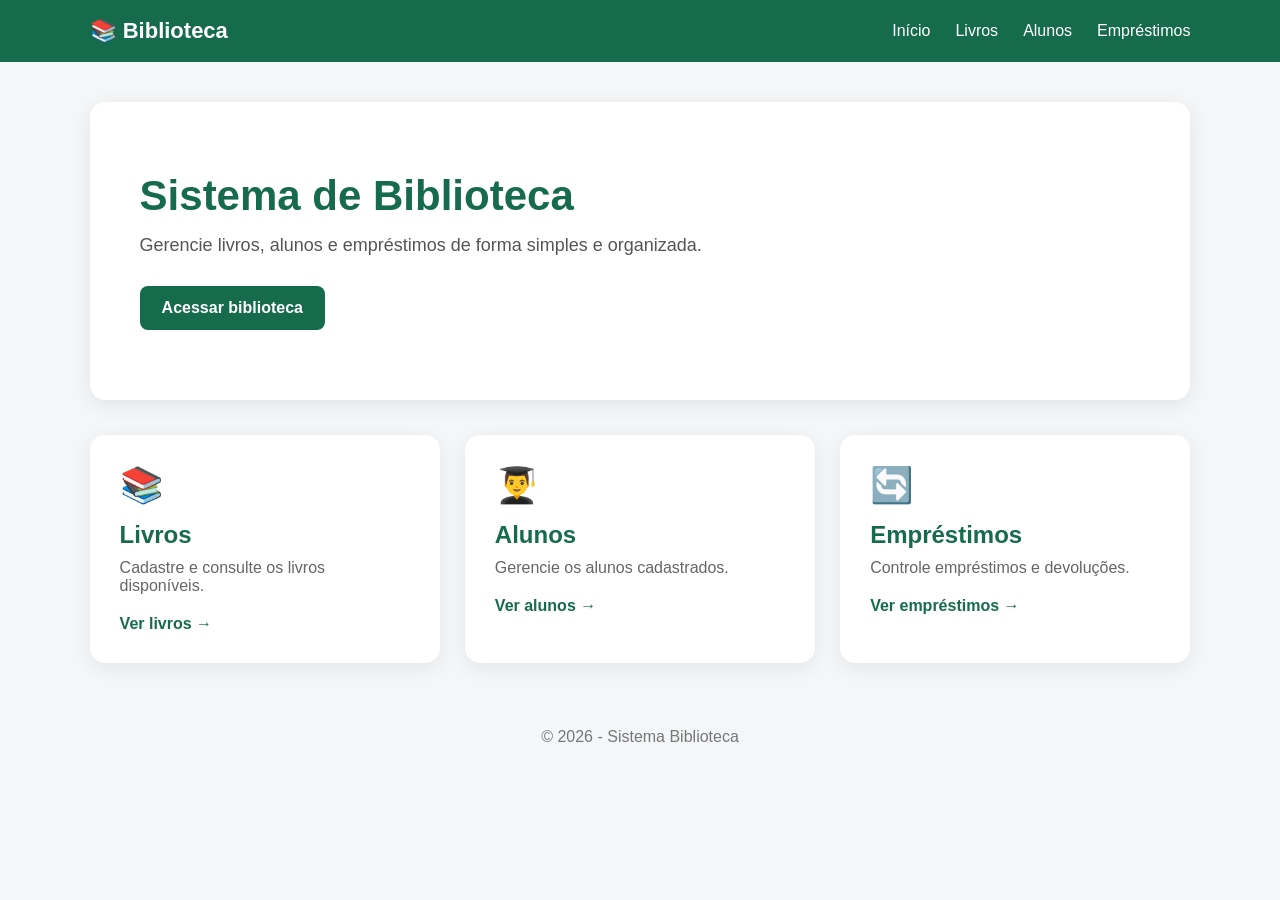
==== index.html @ 5352f607 "feat:cria a estrutura do projeto" ====
<!DOCTYPE html>
<html lang="pt-BR">
<head>
<meta charset="UTF-8">
<meta name="viewport" content="width=device-width, initial-scale=1.0">
<title>Sistema Biblioteca</title>
<link rel="stylesheet" href="css/style.css">
</head>

<body>

<header>
<div class="logo">
📚 Biblioteca
</div>

<nav>
<a href="index.html">Início</a>
<a href="pages/livros.html">Livros</a>
<a href="pages/alunos.html">Alunos</a>
<a href="pages/emprestimos.html">Empréstimos</a>
</nav>
</header>

<main class="container">

<section class="hero">
<div>
<h1>Sistema de Biblioteca</h1>

<p>
Gerencie livros, alunos e empréstimos
de forma simples e organizada.
</p>

<a href="pages/livros.html" class="btn">
Acessar biblioteca
</a>
</div>
</section>

<section class="cards">

<div class="card">
<span>📚</span>
<h2>Livros</h2>
<p>Cadastre e consulte os livros disponíveis.</p>
<a href="pages/livros.html">Ver livros →</a>
</div>

<div class="card">
<span>👨‍🎓</span>
<h2>Alunos</h2>
<p>Gerencie os alunos cadastrados.</p>
<a href="pages/alunos.html">Ver alunos →</a>
</div>

<div class="card">
<span>🔄</span>
<h2>Empréstimos</h2>
<p>Controle empréstimos e devoluções.</p>
<a href="pages/emprestimos.html">Ver empréstimos →</a>
</div>

</section>

</main>

<footer>
<p>© 2026 - Sistema Biblioteca</p>
</footer>

<script src="js/script.js"></script>
</body>
</html>
---- css/style.css ----
* {
    margin: 0;
    padding: 0;
    box-sizing: border-box;
    }
    
    body {
    font-family: Arial, sans-serif;
    background: #f4f6f8;
    color: #222;
    }
    
    /* HEADER */
    
    header {
    background: #176b4d;
    color: white;
    padding: 18px 7%;
    display: flex;
    justify-content: space-between;
    align-items: center;
    }
    
    .logo {
    font-size: 22px;
    font-weight: bold;
    }
    
    nav {
    display: flex;
    gap: 25px;
    }
    
    nav a {
    color: white;
    text-decoration: none;
    font-weight: 500;
    }
    
    nav a:hover {
    opacity: 0.8;
    }
    
    /* CONTAINER */
    
    .container {
    width: 86%;
    max-width: 1200px;
    margin: auto;
    }
    
    /* HERO */
    
    .hero {
    margin-top: 40px;
    padding: 70px 50px;
    background: white;
    border-radius: 15px;
    box-shadow: 0 5px 20px rgba(0, 0, 0, 0.08);
    }
    
    .hero h1 {
    font-size: 42px;
    color: #176b4d;
    margin-bottom: 15px;
    }
    
    .hero p {
    font-size: 18px;
    color: #555;
    margin-bottom: 30px;
    }
    
    .btn {
    display: inline-block;
    background: #176b4d;
    color: white;
    text-decoration: none;
    padding: 13px 22px;
    border-radius: 8px;
    font-weight: bold;
    }
    
    .btn:hover {
    background: #12543d;
    }
    
    /* CARDS */
    
    .cards {
    display: grid;
    grid-template-columns: repeat(3, 1fr);
    gap: 25px;
    margin: 35px 0;
    }
    
    .card {
    background: white;
    padding: 30px;
    border-radius: 15px;
    box-shadow: 0 5px 20px rgba(0, 0, 0, 0.07);
    }
    
    .card span {
    font-size: 35px;
    }
    
    .card h2 {
    margin: 15px 0 10px;
    color: #176b4d;
    }
    
    .card p {
    color: #666;
    margin-bottom: 20px;
    }
    
    .card a {
    color: #176b4d;
    text-decoration: none;
    font-weight: bold;
    }
    
    /* PÁGINAS */
    
    .page {
    margin-top: 40px;
    background: white;
    padding: 35px;
    border-radius: 15px;
    box-shadow: 0 5px 20px rgba(0, 0, 0, 0.07);
    }
    
    .page h1 {
    color: #176b4d;
    margin-bottom: 25px;
    }
    
    /* FORMULÁRIOS */
    
    .form {
    display: grid;
    gap: 15px;
    margin-bottom: 30px;
    }
    
    .form label {
    font-weight: bold;
    }
    
    .form input,
    .form select {
    padding: 12px;
    border: 1px solid #ccc;
    border-radius: 7px;
    font-size: 15px;
    }
    
    .form button {
    width: fit-content;
    background: #176b4d;
    color: white;
    border: none;
    padding: 12px 22px;
    border-radius: 7px;
    cursor: pointer;
    font-weight: bold;
    }
    
    .form button:hover {
    background: #12543d;
    }
    
    /* TABELAS */
    
    table {
    width: 100%;
    border-collapse: collapse;
    margin-top: 20px;
    }
    
    th,
    td {
    padding: 14px;
    text-align: left;
    border-bottom: 1px solid #ddd;
    }
    
    th {
    background: #176b4d;
    color: white;
    }
    
    tr:hover {
    background: #f5f5f5;
    }
    
    /* FOOTER */
    
    footer {
    text-align: center;
    padding: 25px;
    margin-top: 40px;
    color: #777;
    }
    
    /* RESPONSIVO */
    
    @media (max-width: 800px) {
    
    header {
    flex-direction: column;
    gap: 15px;
    }
    
    nav {
    flex-wrap: wrap;
    justify-content: center;
    }
    
    .cards {
    grid-template-columns: 1fr;
    }
    
    .hero h1 {
    font-size: 32px;
    }
    }
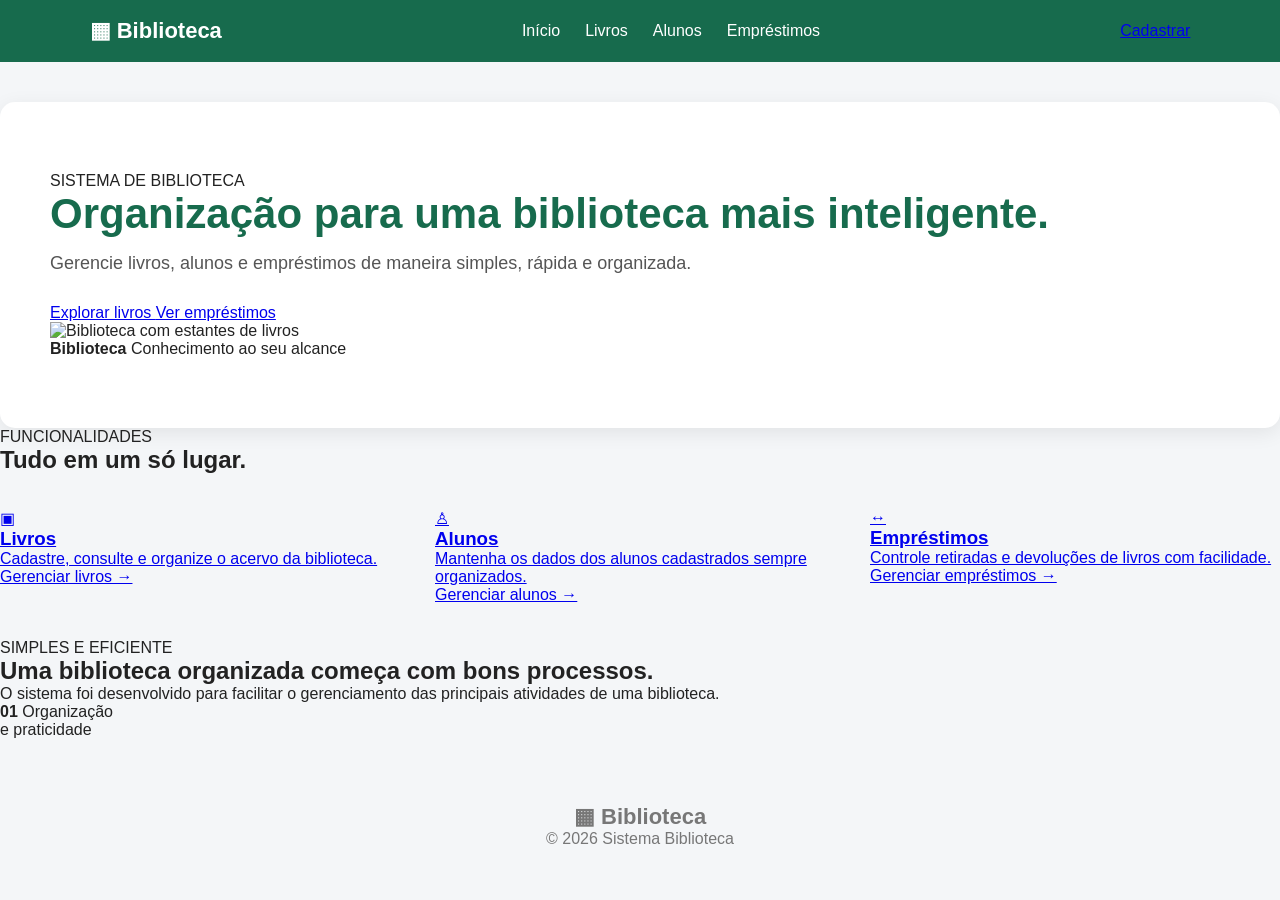
==== commit 6161346b: "feat:cria nova interface profissional" ====
--- a/index.html
+++ b/index.html
@@ -1,75 +1,233 @@
 <!DOCTYPE html>
 <html lang="pt-BR">
+
 <head>
 <meta charset="UTF-8">
 <meta name="viewport" content="width=device-width, initial-scale=1.0">
-<title>Sistema Biblioteca</title>
+
+<title>Biblioteca | Sistema de Gestão</title>
+
 <link rel="stylesheet" href="css/style.css">
 </head>
 
 <body>
 
-<header>
+<header class="header">
+
 <div class="logo">
-📚 Biblioteca
-</div>
-
-<nav>
-<a href="index.html">Início</a>
+<span class="logo-icon">▦</span>
+<span>Biblioteca</span>
+</div>
+
+<nav class="nav">
+<a href="index.html" class="active">Início</a>
 <a href="pages/livros.html">Livros</a>
 <a href="pages/alunos.html">Alunos</a>
 <a href="pages/emprestimos.html">Empréstimos</a>
 </nav>
+
+<a href="pages/cadastro.html" class="header-button">
+Cadastrar
+</a>
+
 </header>
 
-<main class="container">
+
+<main>
+
+<!-- HERO -->
 
 <section class="hero">
+
+<div class="hero-content">
+
+<span class="eyebrow">
+SISTEMA DE BIBLIOTECA
+</span>
+
+<h1>
+Organização para uma
+<span> biblioteca mais inteligente.</span>
+</h1>
+
+<p>
+Gerencie livros, alunos e empréstimos
+de maneira simples, rápida e organizada.
+</p>
+
+<div class="hero-buttons">
+
+<a href="pages/livros.html" class="primary-button">
+Explorar livros
+</a>
+
+<a href="pages/emprestimos.html" class="secondary-button">
+Ver empréstimos
+</a>
+
+</div>
+
+</div>
+
+
+<div class="hero-image">
+
+<img
+src="https://images.unsplash.com/photo-1507842217343-583bb7270b66"
+alt="Biblioteca com estantes de livros"
+>
+
+<div class="image-card">
+
+<strong>Biblioteca</strong>
+
+<span>
+Conhecimento ao seu alcance
+</span>
+
+</div>
+
+</div>
+
+</section>
+
+
+<!-- FUNCIONALIDADES -->
+
+<section class="features">
+
+<div class="section-heading">
+
+<span>FUNCIONALIDADES</span>
+
+<h2>
+Tudo em um só lugar.
+</h2>
+
+</div>
+
+
+<div class="cards">
+
+<a href="pages/livros.html" class="feature-card">
+
+<div class="feature-icon">
+▣
+</div>
+
+<h3>Livros</h3>
+
+<p>
+Cadastre, consulte e organize
+o acervo da biblioteca.
+</p>
+
+<span class="card-link">
+Gerenciar livros →
+</span>
+
+</a>
+
+
+<a href="pages/alunos.html" class="feature-card">
+
+<div class="feature-icon">
+♙
+</div>
+
+<h3>Alunos</h3>
+
+<p>
+Mantenha os dados dos alunos
+cadastrados sempre organizados.
+</p>
+
+<span class="card-link">
+Gerenciar alunos →
+</span>
+
+</a>
+
+
+<a href="pages/emprestimos.html" class="feature-card">
+
+<div class="feature-icon">
+↔
+</div>
+
+<h3>Empréstimos</h3>
+
+<p>
+Controle retiradas e devoluções
+de livros com facilidade.
+</p>
+
+<span class="card-link">
+Gerenciar empréstimos →
+</span>
+
+</a>
+
+</div>
+
+</section>
+
+
+<!-- DESTAQUE -->
+
+<section class="about">
+
 <div>
-<h1>Sistema de Biblioteca</h1>
-
-<p>
-Gerencie livros, alunos e empréstimos
-de forma simples e organizada.
-</p>
-
-<a href="pages/livros.html" class="btn">
-Acessar biblioteca
-</a>
-</div>
+
+<span class="eyebrow">
+SIMPLES E EFICIENTE
+</span>
+
+<h2>
+Uma biblioteca organizada
+começa com bons processos.
+</h2>
+
+<p>
+O sistema foi desenvolvido para facilitar
+o gerenciamento das principais atividades
+de uma biblioteca.
+</p>
+
+</div>
+
+<div class="about-number">
+
+<strong>01</strong>
+
+<span>
+Organização<br>
+e praticidade
+</span>
+
+</div>
+
 </section>
 
-<section class="cards">
-
-<div class="card">
-<span>📚</span>
-<h2>Livros</h2>
-<p>Cadastre e consulte os livros disponíveis.</p>
-<a href="pages/livros.html">Ver livros →</a>
-</div>
-
-<div class="card">
-<span>👨‍🎓</span>
-<h2>Alunos</h2>
-<p>Gerencie os alunos cadastrados.</p>
-<a href="pages/alunos.html">Ver alunos →</a>
-</div>
-
-<div class="card">
-<span>🔄</span>
-<h2>Empréstimos</h2>
-<p>Controle empréstimos e devoluções.</p>
-<a href="pages/emprestimos.html">Ver empréstimos →</a>
-</div>
-
-</section>
-
 </main>
 
-<footer>
-<p>© 2026 - Sistema Biblioteca</p>
+
+<footer class="footer">
+
+<div class="logo">
+<span class="logo-icon">▦</span>
+Biblioteca
+</div>
+
+<p>
+© 2026 Sistema Biblioteca
+</p>
+
 </footer>
 
+
 <script src="js/script.js"></script>
+
 </body>
+
 </html>
--- a/css/style.css
+++ b/css/style.css
@@ -218,7 +218,7 @@
     justify-content: center;
     }
     
-    .cards {
+    .cards{
     grid-template-columns: 1fr;
     }
     
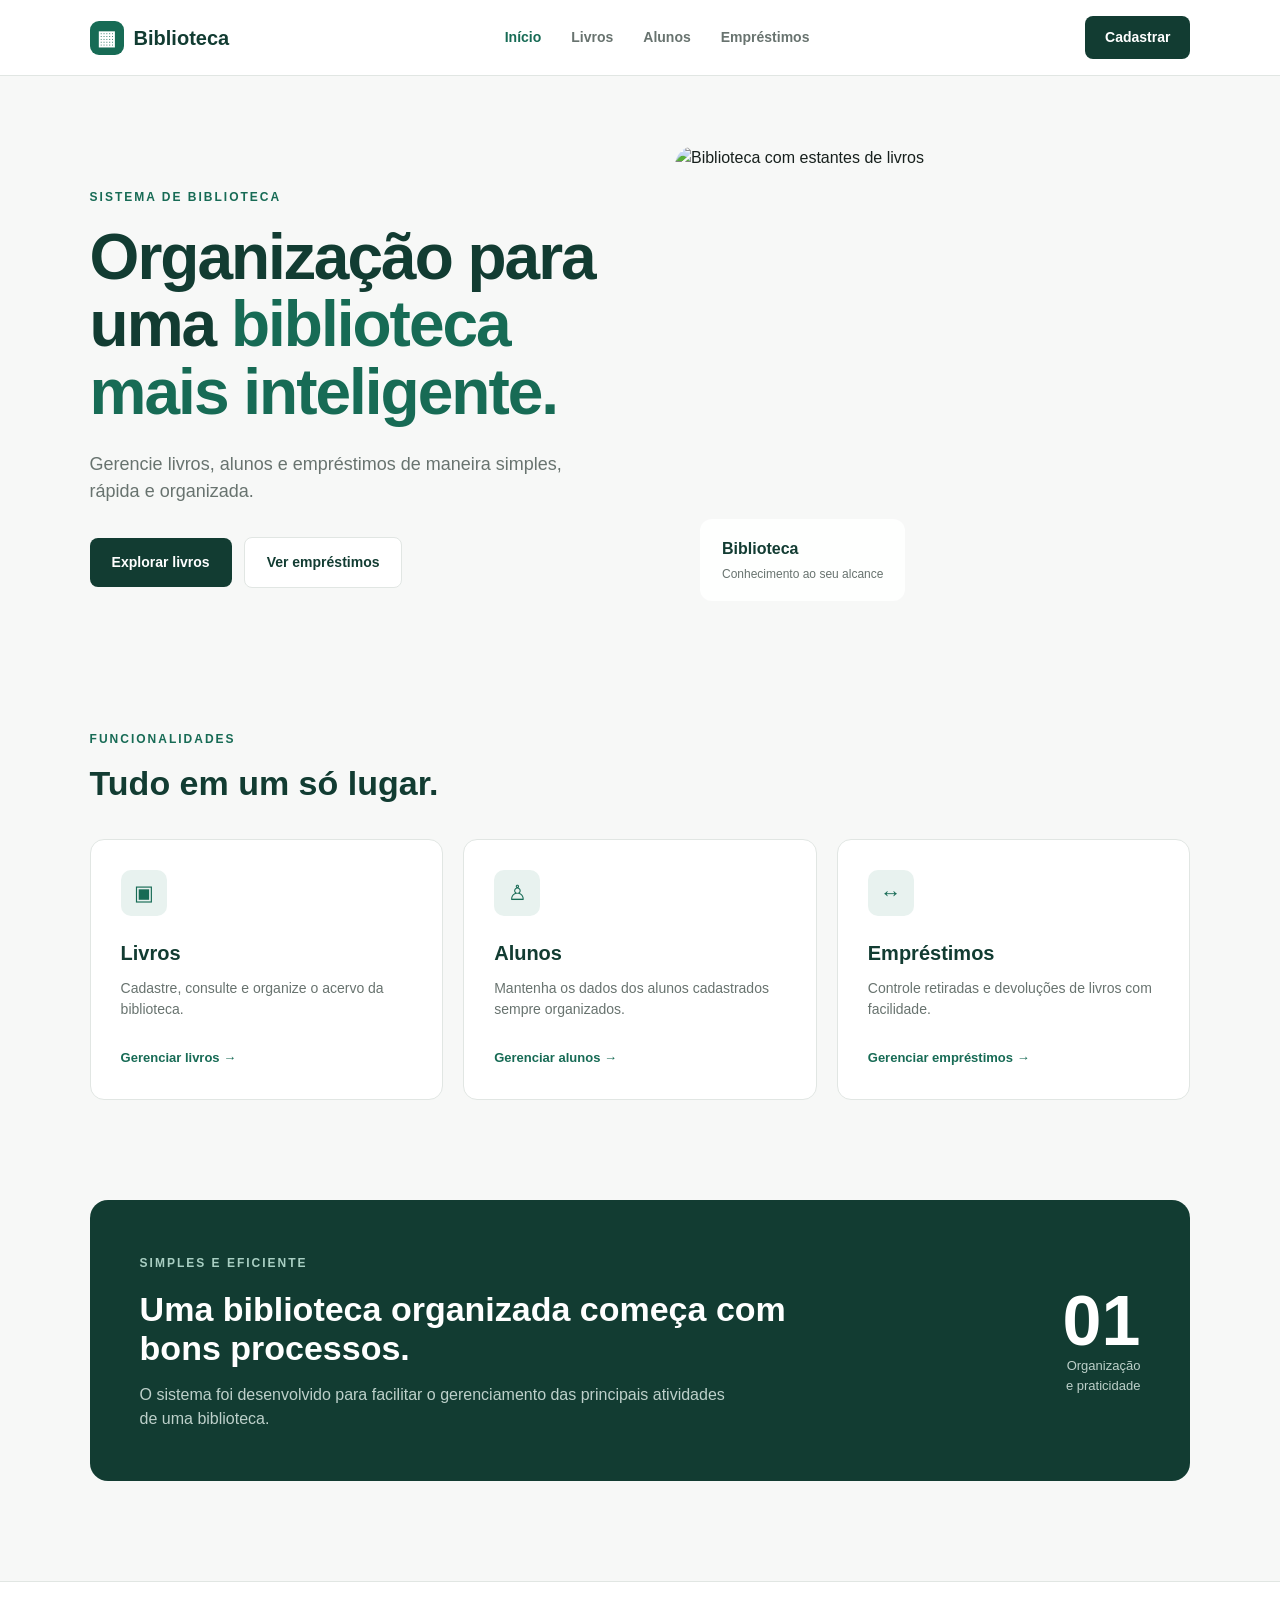
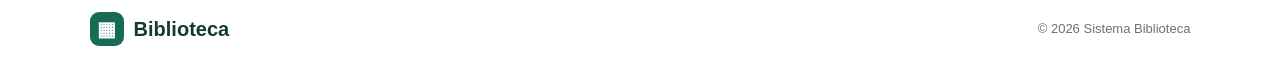
==== commit 9588cd2d: "mudança na estilização do site, deixando ele mais profissional" ====
--- a/index.html
+++ b/index.html
@@ -5,13 +5,14 @@
 <meta charset="UTF-8">
 <meta name="viewport" content="width=device-width, initial-scale=1.0">
 
-<title>Biblioteca | Sistema de Gestão</title>
+<title>Biblioteca PGFJA | Sistema de Gestão</title>
 
 <link rel="stylesheet" href="css/style.css">
 </head>
 
 <body>
 
+<!-- CABEÇALHO -->
 <header class="header">
 
 <div class="logo">
@@ -33,10 +34,10 @@
 </header>
 
 
+<!-- CONTEÚDO PRINCIPAL -->
 <main>
 
 <!-- HERO -->
-
 <section class="hero">
 
 <div class="hero-content">
@@ -47,12 +48,12 @@
 
 <h1>
 Organização para uma
-<span> biblioteca mais inteligente.</span>
+<span>biblioteca mais inteligente.</span>
 </h1>
 
 <p>
-Gerencie livros, alunos e empréstimos
-de maneira simples, rápida e organizada.
+Gerencie livros, alunos e empréstimos de maneira
+simples, rápida e organizada.
 </p>
 
 <div class="hero-buttons">
@@ -70,10 +71,11 @@
 </div>
 
 
+<!-- IMAGEM -->
 <div class="hero-image">
 
 <img
-src="https://images.unsplash.com/photo-1507842217343-583bb7270b66"
+src="https://wallpaperaccess.com/full/253342.jpg"
 alt="Biblioteca com estantes de livros"
 >
 
@@ -93,7 +95,6 @@
 
 
 <!-- FUNCIONALIDADES -->
-
 <section class="features">
 
 <div class="section-heading">
@@ -109,17 +110,20 @@
 
 <div class="cards">
 
+<!-- LIVROS -->
 <a href="pages/livros.html" class="feature-card">
 
 <div class="feature-icon">
 ▣
 </div>
 
-<h3>Livros</h3>
-
-<p>
-Cadastre, consulte e organize
-o acervo da biblioteca.
+<h3>
+Livros
+</h3>
+
+<p>
+Cadastre, consulte e organize o acervo
+da biblioteca.
 </p>
 
 <span class="card-link">
@@ -129,17 +133,20 @@
 </a>
 
 
+<!-- ALUNOS -->
 <a href="pages/alunos.html" class="feature-card">
 
 <div class="feature-icon">
 ♙
 </div>
 
-<h3>Alunos</h3>
-
-<p>
-Mantenha os dados dos alunos
-cadastrados sempre organizados.
+<h3>
+Alunos
+</h3>
+
+<p>
+Mantenha os dados dos alunos cadastrados
+sempre organizados.
 </p>
 
 <span class="card-link">
@@ -149,17 +156,20 @@
 </a>
 
 
+<!-- EMPRÉSTIMOS -->
 <a href="pages/emprestimos.html" class="feature-card">
 
 <div class="feature-icon">
 ↔
 </div>
 
-<h3>Empréstimos</h3>
-
-<p>
-Controle retiradas e devoluções
-de livros com facilidade.
+<h3>
+Empréstimos
+</h3>
+
+<p>
+Controle retiradas e devoluções de livros
+com facilidade.
 </p>
 
 <span class="card-link">
@@ -173,8 +183,7 @@
 </section>
 
 
-<!-- DESTAQUE -->
-
+<!-- SOBRE -->
 <section class="about">
 
 <div>
@@ -184,8 +193,8 @@
 </span>
 
 <h2>
-Uma biblioteca organizada
-começa com bons processos.
+Uma biblioteca organizada começa
+com bons processos.
 </h2>
 
 <p>
@@ -196,9 +205,12 @@
 
 </div>
 
+
 <div class="about-number">
 
-<strong>01</strong>
+<strong>
+01
+</strong>
 
 <span>
 Organização<br>
@@ -212,11 +224,17 @@
 </main>
 
 
+<!-- RODAPÉ -->
 <footer class="footer">
 
 <div class="logo">
-<span class="logo-icon">▦</span>
+
+<span class="logo-icon">
+▦
+</span>
+
 Biblioteca
+
 </div>
 
 <p>
@@ -230,4 +248,4 @@
 
 </body>
 
-</html>+</html>
--- a/css/style.css
+++ b/css/style.css
@@ -4,225 +4,637 @@
     box-sizing: border-box;
     }
     
+    :root {
+    --green-dark: #123c32;
+    --green: #176b55;
+    --green-light: #e8f2ef;
+    --white: #ffffff;
+    --background: #f7f8f7;
+    --text: #17201d;
+    --text-light: #68736f;
+    --border: #e1e6e3;
+    }
+    
     body {
-    font-family: Arial, sans-serif;
-    background: #f4f6f8;
-    color: #222;
-    }
-    
-    /* HEADER */
-    
-    header {
-    background: #176b4d;
+    font-family: Arial, Helvetica, sans-serif;
+    background: var(--background);
+    color: var(--text);
+    line-height: 1.5;
+    }
+    
+    /* =========================
+    CABEÇALHO
+    ========================= */
+    
+    .header {
+    width: 100%;
+    min-height: 76px;
+    padding: 0 7%;
+    display: flex;
+    align-items: center;
+    justify-content: space-between;
+    background: var(--white);
+    border-bottom: 1px solid var(--border);
+    }
+    
+    .logo {
+    display: flex;
+    align-items: center;
+    gap: 10px;
+    font-size: 20px;
+    font-weight: 700;
+    color: var(--green-dark);
+    }
+    
+    .logo-icon {
+    width: 34px;
+    height: 34px;
+    display: flex;
+    align-items: center;
+    justify-content: center;
+    border-radius: 9px;
+    background: var(--green);
     color: white;
-    padding: 18px 7%;
-    display: flex;
-    justify-content: space-between;
-    align-items: center;
-    }
-    
-    .logo {
-    font-size: 22px;
-    font-weight: bold;
-    }
-    
-    nav {
-    display: flex;
-    gap: 25px;
-    }
-    
-    nav a {
+    font-size: 20px;
+    }
+    
+    .nav {
+    display: flex;
+    align-items: center;
+    gap: 30px;
+    }
+    
+    .nav a {
+    position: relative;
+    color: var(--text-light);
+    text-decoration: none;
+    font-size: 14px;
+    font-weight: 600;
+    }
+    
+    .nav a:hover,
+    .nav a.active {
+    color: var(--green);
+    }
+    
+    .header-button {
+    padding: 11px 20px;
+    border-radius: 8px;
+    background: var(--green-dark);
     color: white;
     text-decoration: none;
-    font-weight: 500;
-    }
-    
-    nav a:hover {
-    opacity: 0.8;
-    }
-    
-    /* CONTAINER */
-    
-    .container {
+    font-size: 14px;
+    font-weight: 600;
+    }
+    
+    .header-button:hover {
+    background: var(--green);
+    }
+    
+    /* =========================
+    HERO
+    ========================= */
+    
+    .hero {
     width: 86%;
-    max-width: 1200px;
-    margin: auto;
-    }
-    
-    /* HERO */
-    
-    .hero {
-    margin-top: 40px;
-    padding: 70px 50px;
+    max-width: 1250px;
+    margin: 70px auto 100px;
+    display: grid;
+    grid-template-columns: 1fr 1fr;
+    gap: 70px;
+    align-items: center;
+    }
+    
+    .hero-content {
+    max-width: 600px;
+    }
+    
+    .eyebrow {
+    display: inline-block;
+    margin-bottom: 18px;
+    color: var(--green);
+    font-size: 12px;
+    font-weight: 800;
+    letter-spacing: 2px;
+    }
+    
+    .hero h1 {
+    margin-bottom: 25px;
+    color: var(--green-dark);
+    font-size: clamp(40px, 5vw, 64px);
+    line-height: 1.05;
+    letter-spacing: -2px;
+    }
+    
+    .hero h1 span {
+    color: var(--green);
+    }
+    
+    .hero p {
+    max-width: 520px;
+    margin-bottom: 32px;
+    color: var(--text-light);
+    font-size: 18px;
+    }
+    
+    .hero-buttons {
+    display: flex;
+    align-items: center;
+    gap: 12px;
+    }
+    
+    .primary-button,
+    .secondary-button {
+    padding: 14px 22px;
+    border-radius: 8px;
+    text-decoration: none;
+    font-size: 14px;
+    font-weight: 700;
+    }
+    
+    .primary-button {
+    background: var(--green-dark);
+    color: white;
+    }
+    
+    .primary-button:hover {
+    background: var(--green);
+    }
+    
+    .secondary-button {
     background: white;
-    border-radius: 15px;
-    box-shadow: 0 5px 20px rgba(0, 0, 0, 0.08);
-    }
-    
-    .hero h1 {
-    font-size: 42px;
-    color: #176b4d;
-    margin-bottom: 15px;
-    }
-    
-    .hero p {
-    font-size: 18px;
-    color: #555;
+    color: var(--green-dark);
+    border: 1px solid var(--border);
+    }
+    
+    .secondary-button:hover {
+    border-color: var(--green);
+    }
+    
+    /* =========================
+    IMAGEM
+    ========================= */
+    
+    .hero-image {
+    position: relative;
+    height: 480px;
+    border-radius: 20px;
+    overflow: hidden;
+    }
+    
+    .hero-image img {
+    width: 100%;
+    height: 100%;
+    object-fit: cover;
+    display: block;
+    }
+    
+    .image-card {
+    position: absolute;
+    left: 25px;
+    bottom: 25px;
+    padding: 18px 22px;
+    display: flex;
+    flex-direction: column;
+    gap: 4px;
+    background: rgba(255, 255, 255, 0.94);
+    border-radius: 12px;
+    }
+    
+    .image-card strong {
+    color: var(--green-dark);
+    }
+    
+    .image-card span {
+    color: var(--text-light);
+    font-size: 12px;
+    }
+    
+    /* =========================
+    FUNCIONALIDADES
+    ========================= */
+    
+    .features {
+    width: 86%;
+    max-width: 1250px;
+    margin: 0 auto 100px;
+    }
+    
+    .section-heading {
     margin-bottom: 30px;
     }
     
-    .btn {
-    display: inline-block;
-    background: #176b4d;
-    color: white;
-    text-decoration: none;
-    padding: 13px 22px;
-    border-radius: 8px;
-    font-weight: bold;
-    }
-    
-    .btn:hover {
-    background: #12543d;
-    }
-    
-    /* CARDS */
+    .section-heading > span {
+    color: var(--green);
+    font-size: 12px;
+    font-weight: 800;
+    letter-spacing: 2px;
+    }
+    
+    .section-heading h2 {
+    margin-top: 8px;
+    color: var(--green-dark);
+    font-size: 34px;
+    }
     
     .cards {
     display: grid;
     grid-template-columns: repeat(3, 1fr);
-    gap: 25px;
-    margin: 35px 0;
-    }
-    
-    .card {
+    gap: 20px;
+    }
+    
+    .feature-card {
+    padding: 30px;
     background: white;
-    padding: 30px;
-    border-radius: 15px;
-    box-shadow: 0 5px 20px rgba(0, 0, 0, 0.07);
-    }
-    
-    .card span {
-    font-size: 35px;
-    }
-    
-    .card h2 {
-    margin: 15px 0 10px;
-    color: #176b4d;
-    }
-    
-    .card p {
-    color: #666;
-    margin-bottom: 20px;
-    }
-    
-    .card a {
-    color: #176b4d;
+    border: 1px solid var(--border);
+    border-radius: 14px;
     text-decoration: none;
-    font-weight: bold;
-    }
-    
-    /* PÁGINAS */
+    transition: 0.25s;
+    }
+    
+    .feature-card:hover {
+    transform: translateY(-5px);
+    border-color: #b8cec6;
+    box-shadow: 0 15px 35px rgba(18, 60, 50, 0.08);
+    }
+    
+    .feature-icon {
+    width: 46px;
+    height: 46px;
+    margin-bottom: 22px;
+    display: flex;
+    align-items: center;
+    justify-content: center;
+    border-radius: 10px;
+    background: var(--green-light);
+    color: var(--green);
+    font-size: 21px;
+    }
+    
+    .feature-card h3 {
+    margin-bottom: 10px;
+    color: var(--green-dark);
+    font-size: 20px;
+    }
+    
+    .feature-card p {
+    margin-bottom: 25px;
+    color: var(--text-light);
+    font-size: 14px;
+    }
+    
+    .card-link {
+    color: var(--green);
+    font-size: 13px;
+    font-weight: 700;
+    }
+    
+    /* =========================
+    SOBRE
+    ========================= */
+    
+    .about {
+    width: 86%;
+    max-width: 1250px;
+    margin: 0 auto 100px;
+    padding: 50px;
+    display: flex;
+    align-items: center;
+    justify-content: space-between;
+    background: var(--green-dark);
+    border-radius: 18px;
+    color: white;
+    }
+    
+    .about .eyebrow {
+    color: #a9cfc3;
+    }
+    
+    .about h2 {
+    max-width: 650px;
+    margin-bottom: 15px;
+    font-size: 34px;
+    line-height: 1.15;
+    }
+    
+    .about p {
+    max-width: 600px;
+    color: #bdd0ca;
+    }
+    
+    .about-number {
+    min-width: 150px;
+    display: flex;
+    flex-direction: column;
+    align-items: flex-end;
+    }
+    
+    .about-number strong {
+    font-size: 70px;
+    line-height: 1;
+    }
+    
+    .about-number span {
+    color: #bdd0ca;
+    text-align: right;
+    font-size: 13px;
+    }
+    
+    /* =========================
+    RODAPÉ
+    ========================= */
+    
+    .footer {
+    width: 100%;
+    padding: 30px 7%;
+    display: flex;
+    align-items: center;
+    justify-content: space-between;
+    background: white;
+    border-top: 1px solid var(--border);
+    }
+    
+    .footer p {
+    color: var(--text-light);
+    font-size: 13px;
+    }
+    
+    /* =========================
+    PÁGINAS INTERNAS
+    ========================= */
+    
+    .container {
+    width: 86%;
+    max-width: 1250px;
+    margin: 0 auto;
+    }
     
     .page {
-    margin-top: 40px;
+    margin: 60px 0 100px;
+    padding: 45px;
     background: white;
-    padding: 35px;
-    border-radius: 15px;
-    box-shadow: 0 5px 20px rgba(0, 0, 0, 0.07);
-    }
-    
-    .page h1 {
-    color: #176b4d;
-    margin-bottom: 25px;
-    }
-    
-    /* FORMULÁRIOS */
+    border: 1px solid var(--border);
+    border-radius: 18px;
+    box-shadow: 0 10px 30px rgba(18, 60, 50, 0.04);
+    }
+    
+    .page-header {
+    margin-bottom: 35px;
+    }
+    
+    .page-header h1 {
+    margin-bottom: 8px;
+    color: var(--green-dark);
+    font-size: 38px;
+    }
+    
+    .page-header p {
+    color: var(--text-light);
+    }
+    
+    /* =========================
+    FORMULÁRIOS
+    ========================= */
     
     .form {
     display: grid;
-    gap: 15px;
-    margin-bottom: 30px;
+    grid-template-columns: repeat(3, 1fr);
+    gap: 18px;
+    padding: 25px;
+    background: var(--background);
+    border-radius: 12px;
+    }
+    
+    .form-group {
+    display: flex;
+    flex-direction: column;
+    gap: 7px;
     }
     
     .form label {
-    font-weight: bold;
+    color: var(--green-dark);
+    font-size: 13px;
+    font-weight: 700;
     }
     
     .form input,
     .form select {
-    padding: 12px;
-    border: 1px solid #ccc;
-    border-radius: 7px;
-    font-size: 15px;
+    width: 100%;
+    padding: 13px 14px;
+    border: 1px solid var(--border);
+    border-radius: 8px;
+    background: white;
+    outline: none;
+    font-size: 14px;
+    transition: 0.2s;
+    }
+    
+    .form input:focus,
+    .form select:focus {
+    border-color: var(--green);
+    box-shadow: 0 0 0 3px var(--green-light);
     }
     
     .form button {
-    width: fit-content;
-    background: #176b4d;
-    color: white;
+    align-self: end;
     border: none;
-    padding: 12px 22px;
-    border-radius: 7px;
     cursor: pointer;
-    font-weight: bold;
-    }
-    
-    .form button:hover {
-    background: #12543d;
-    }
-    
-    /* TABELAS */
+    }
+    
+    /* =========================
+    TABELAS
+    ========================= */
+    
+    .table-container {
+    margin-top: 40px;
+    }
+    
+    .table-header {
+    margin-bottom: 20px;
+    }
+    
+    .table-header h2 {
+    color: var(--green-dark);
+    font-size: 22px;
+    }
+    
+    .table-header p {
+    margin-top: 5px;
+    color: var(--text-light);
+    font-size: 14px;
+    }
+    
+    .table-scroll {
+    overflow-x: auto;
+    border: 1px solid var(--border);
+    border-radius: 10px;
+    }
     
     table {
     width: 100%;
     border-collapse: collapse;
-    margin-top: 20px;
-    }
-    
-    th,
+    background: white;
+    }
+    
+    th {
+    padding: 15px;
+    background: var(--green-dark);
+    color: white;
+    text-align: left;
+    font-size: 13px;
+    }
+    
     td {
-    padding: 14px;
+    padding: 15px;
+    border-bottom: 1px solid var(--border);
+    color: var(--text-light);
+    font-size: 14px;
+    }
+    
+    tbody tr:last-child td {
+    border-bottom: none;
+    }
+    
+    tbody tr:hover {
+    background: var(--green-light);
+    }
+    
+    /* =========================
+    RESPONSIVIDADE
+    ========================= */
+    
+    @media (max-width: 900px) {
+    
+    .header {
+    height: auto;
+    padding: 20px 6%;
+    flex-wrap: wrap;
+    gap: 18px;
+    }
+    
+    .nav {
+    order: 3;
+    width: 100%;
+    justify-content: center;
+    gap: 20px;
+    }
+    
+    .hero {
+    grid-template-columns: 1fr;
+    margin-top: 45px;
+    gap: 40px;
+    }
+    
+    .hero-image {
+    height: 400px;
+    }
+    
+    .cards {
+    grid-template-columns: 1fr;
+    }
+    
+    .about {
+    flex-direction: column;
+    align-items: flex-start;
+    gap: 40px;
+    }
+    
+    .about-number {
+    align-items: flex-start;
+    }
+    
+    .about-number span {
     text-align: left;
-    border-bottom: 1px solid #ddd;
-    }
-    
-    th {
-    background: #176b4d;
-    color: white;
-    }
-    
-    tr:hover {
-    background: #f5f5f5;
-    }
-    
-    /* FOOTER */
-    
-    footer {
+    }
+    
+    .form {
+    grid-template-columns: 1fr;
+    }
+    
+    .form button {
+    width: 100%;
+    }
+    }
+    
+    @media (max-width: 600px) {
+    
+    .header {
+    padding: 16px 5%;
+    }
+    
+    .header-button {
+    display: none;
+    }
+    
+    .nav {
+    gap: 14px;
+    overflow-x: auto;
+    justify-content: flex-start;
+    }
+    
+    .nav a {
+    white-space: nowrap;
+    font-size: 13px;
+    }
+    
+    .hero {
+    width: 90%;
+    margin-top: 35px;
+    margin-bottom: 70px;
+    }
+    
+    .hero h1 {
+    font-size: 42px;
+    letter-spacing: -1px;
+    }
+    
+    .hero p {
+    font-size: 16px;
+    }
+    
+    .hero-buttons {
+    flex-direction: column;
+    align-items: stretch;
+    }
+    
+    .primary-button,
+    .secondary-button {
     text-align: center;
-    padding: 25px;
-    margin-top: 40px;
-    color: #777;
-    }
-    
-    /* RESPONSIVO */
-    
-    @media (max-width: 800px) {
-    
-    header {
+    }
+    
+    .hero-image {
+    height: 330px;
+    }
+    
+    .features,
+    .about {
+    width: 90%;
+    }
+    
+    .section-heading h2 {
+    font-size: 28px;
+    }
+    
+    .about {
+    padding: 30px;
+    }
+    
+    .about h2 {
+    font-size: 27px;
+    }
+    
+    .footer {
     flex-direction: column;
     gap: 15px;
     }
     
-    nav {
-    flex-wrap: wrap;
-    justify-content: center;
-    }
-    
-    .cards{
-    grid-template-columns: 1fr;
-    }
-    
-    .hero h1 {
-    font-size: 32px;
+    .page {
+    padding: 20px;
+    margin-top: 35px;
+    border-radius: 12px;
+    }
+    
+    .page-header h1 {
+    font-size: 30px;
     }
     }
